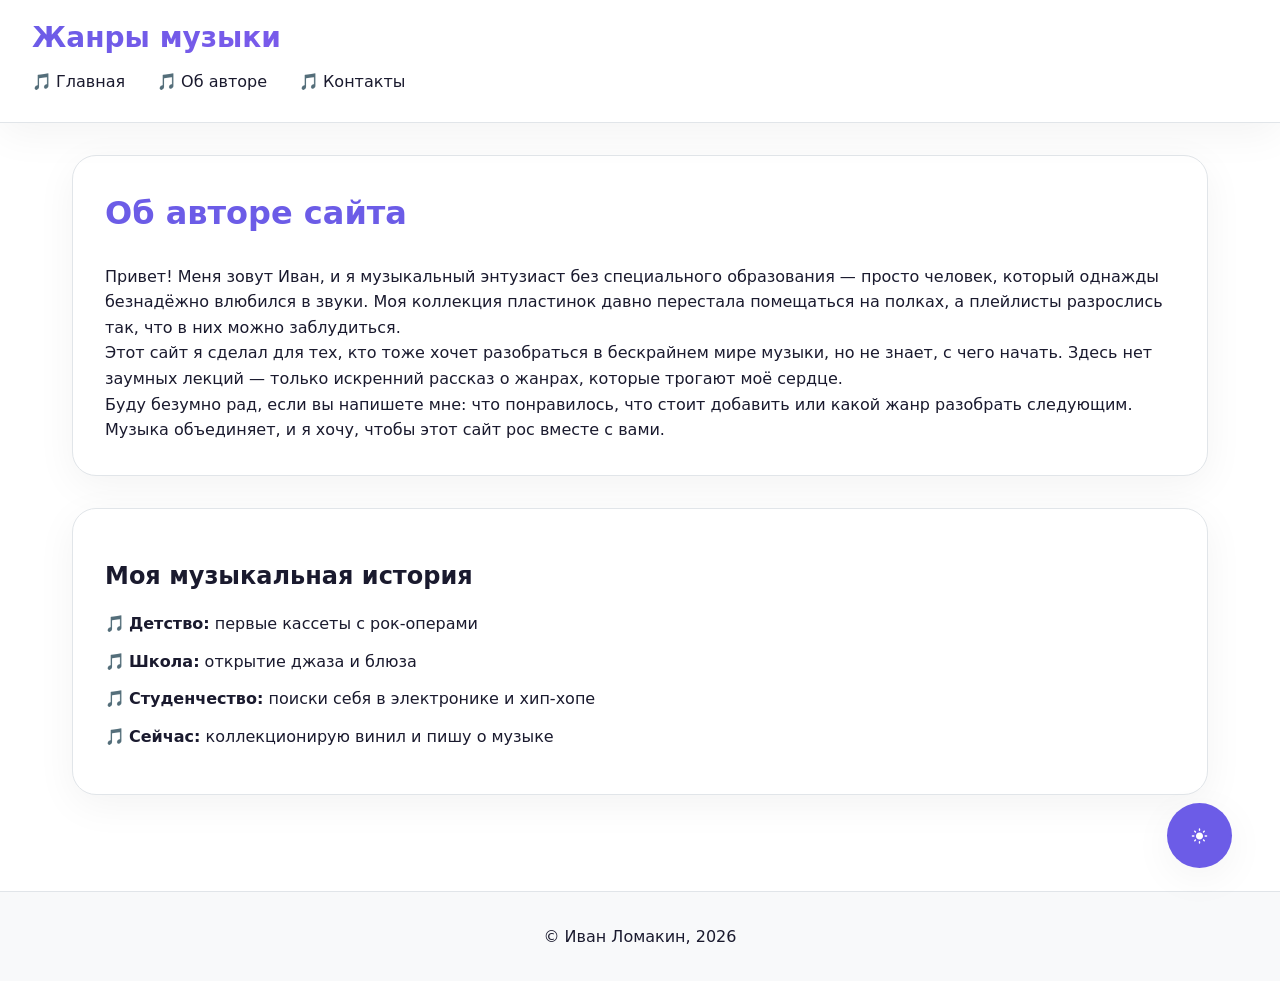
==== about.html @ 4df3f12d "Add files via upload" ====
<!DOCTYPE html>
<html lang="ru">
<head>
    <meta charset="UTF-8">
    <meta name="viewport" content="width=device-width, initial-scale=1.0">
    <title>Об авторе | Жанры музыки</title>
    <link rel="stylesheet" href="style.css">
</head>
<body>

    <header>
        <h1>Жанры музыки</h1>
        <nav>
            <ul>
                <li><a href="index.html">Главная</a></li>
                <li><a href="about.html">Об авторе</a></li>
                <li><a href="contact.html">Контакты</a></li>
            </ul>
        </nav>
    </header>

    <main>
        <section>
            <h2>Об авторе сайта</h2>
            
            <p>Привет! Меня зовут Иван, и я музыкальный энтузиаст без специального образования — просто человек, который однажды безнадёжно влюбился в звуки. Моя коллекция пластинок давно перестала помещаться на полках, а плейлисты разрослись так, что в них можно заблудиться.</p>
            
            <p>Этот сайт я сделал для тех, кто тоже хочет разобраться в бескрайнем мире музыки, но не знает, с чего начать. Здесь нет заумных лекций — только искренний рассказ о жанрах, которые трогают моё сердце.</p>
            
            <p>Буду безумно рад, если вы напишете мне: что понравилось, что стоит добавить или какой жанр разобрать следующим. Музыка объединяет, и я хочу, чтобы этот сайт рос вместе с вами.</p>
        </section>

        <section>
            <h3>Моя музыкальная история</h3>
            <ul>
                <li><strong>Детство:</strong> первые кассеты с рок-операми</li>
                <li><strong>Школа:</strong> открытие джаза и блюза</li>
                <li><strong>Студенчество:</strong> поиски себя в электронике и хип-хопе</li>
                <li><strong>Сейчас:</strong> коллекционирую винил и пишу о музыке</li>
            </ul>
        </section>
    </main>

    <footer>
        <p>&copy; Иван Ломакин, 2026</p>
    </footer>
    <script src="script.js"></script>
</body>
</html>
---- style.css ----
:root {
    --bg-primary: #ffffff;
    --bg-secondary: #f8f9fa;
    --text-primary: #1a1a2e;
    --text-secondary: #4a4a6a;
    --accent: #6c5ce7;
    --accent-hover: #5b4bc4;
    --border: #e1e5e9;
    --card-bg: #ffffff;
    --header-bg: rgba(255, 255, 255, 0.95);
    --shadow: 0 10px 40px rgba(0, 0, 0, 0.05);
    --transition: all 0.3s ease;
}

[data-theme="dark"] {
    --bg-primary: #0f0f1a;
    --bg-secondary: #1a1a2e;
    --text-primary: #f0f0f0;
    --text-secondary: #b0b0c0;
    --accent: #8b7aff;
    --accent-hover: #a095ff;
    --border: #2a2a3e;
    --card-bg: #1a1a2e;
    --header-bg: rgba(20, 20, 35, 0.95);
    --shadow: 0 10px 40px rgba(0, 0, 0, 0.3);
}

* {
    margin: 0;
    padding: 0;
    box-sizing: border-box;
}

body {
    font-family: system-ui, -apple-system, 'Segoe UI', Roboto, 'Helvetica Neue', sans-serif;
    background-color: var(--bg-primary);
    color: var(--text-primary);
    line-height: 1.6;
    transition: var(--transition);
}

.theme-toggle {
    position: fixed;
    bottom: 2rem;
    right: 2rem;
    background: var(--accent);
    border: none;
    width: 65px;
    height: 65px;
    border-radius: 50%;
    cursor: pointer;
    display: flex;
    align-items: center;
    justify-content: center;
    box-shadow: var(--shadow);
    z-index: 1000;
    transition: var(--transition);
}

.theme-toggle:hover {
    transform: scale(1.1);
    background: var(--accent-hover);
}

.theme-toggle svg {
    width: 38px;
    height: 38px;
    fill: white;
}
.light-icon {
    display: flex !important;
}
.dark-icon {
    display: none !important;
}
[data-theme="dark"] .light-icon {
    display: none !important;
}
[data-theme="dark"] .dark-icon {
    display: flex !important;
}
header {
    background: var(--header-bg);
    backdrop-filter: blur(10px);
    padding: 1rem 2rem;
    position: sticky;
    top: 0;
    z-index: 100;
    border-bottom: 1px solid var(--border);
    box-shadow: var(--shadow);
}
header h1 {
    font-size: 1.75rem;
    background: linear-gradient(135deg, var(--accent), #a855f7);
    background-clip: text;
    -webkit-background-clip: text;
    color: transparent;
    margin-bottom: 0.5rem;
}
nav ul {
    display: flex;
    gap: 2rem;
    list-style: none;
    flex-wrap: wrap;
}
nav a {
    text-decoration: none;
    color: var(--text-primary);
    font-weight: 500;
    transition: var(--transition);
    position: relative;
}
nav a:hover {
    color: var(--accent);
}
nav a::after {
    content: '';
    position: absolute;
    bottom: -4px;
    left: 0;
    width: 0;
    height: 2px;
    background: var(--accent);
    transition: var(--transition);
}
nav a:hover::after {
    width: 100%;
}
main {
    max-width: 1200px;
    margin: 0 auto;
    padding: 2rem;
}
section {
    background: var(--card-bg);
    border-radius: 24px;
    padding: 2rem;
    margin-bottom: 2rem;
    box-shadow: var(--shadow);
    border: 1px solid var(--border);
    transition: var(--transition);
}
section:hover {
    transform: translateY(-2px);
}
h2 {
    font-size: 2rem;
    margin-bottom: 1.5rem;
    color: var(--accent);
}
h3 {
    font-size: 1.5rem;
    margin: 1rem 0 1rem 0;
    color: var(--text-primary);
}
h4 {
    font-size: 1.2rem;
    margin: 1rem 0 0.5rem 0;
    color: var(--accent);
}
img {
    max-width: 100%;
    height: auto;
    border-radius: 16px;
    margin: 1rem 0;
    display: block;
}
ul {
    list-style: none;
    padding-left: 0;
}
li {
    margin-bottom: 0.75rem;
    padding-left: 1.5rem;
    position: relative;
}
li::before {
    content: "🎵";
    position: absolute;
    left: 0;
    color: var(--accent);
}
section ul li a {
    color: var(--accent);
    text-decoration: none;
    font-weight: 600;
    transition: var(--transition);
}
section ul li a:hover {
    text-decoration: underline;
    color: var(--accent-hover);
}
form p {
    margin-bottom: 1rem;
}
label {
    font-weight: 500;
    display: inline-block;
    margin-bottom: 0.25rem;
}
input, select, textarea {
    width: 100%;
    max-width: 500px;
    padding: 0.75rem;
    border: 1px solid var(--border);
    border-radius: 12px;
    background: var(--bg-primary);
    color: var(--text-primary);
    font-family: inherit;
    transition: var(--transition);
}
input:focus, select:focus, textarea:focus {
    outline: none;
    border-color: var(--accent);
    box-shadow: 0 0 0 3px rgba(108, 92, 231, 0.2);
}
button {
    background: var(--accent);
    color: white;
    border: none;
    padding: 0.75rem 1.5rem;
    border-radius: 40px;
    font-weight: 600;
    cursor: pointer;
    transition: var(--transition);
    margin-right: 1rem;
}
button:hover {
    background: var(--accent-hover);
    transform: translateY(-2px);
}
button[type="reset"] {
    background: var(--border);
    color: var(--text-primary);
}
button[type="reset"]:hover {
    background: #dc2626;
    color: white;
}
footer {
    text-align: center;
    padding: 2rem;
    border-top: 1px solid var(--border);
    background: var(--bg-secondary);
    margin-top: 2rem;
}
@media (max-width: 768px) {
    header { padding: 1rem; }
    nav ul { gap: 1rem; }
    main { padding: 1rem; }
    section { padding: 1.25rem; margin-bottom: 1.25rem; }
    h2 { font-size: 1.5rem; }
    h3 { font-size: 1.25rem; }
    .theme-toggle { 
        bottom: 1rem; 
        right: 1rem; 
        width: 55px; 
        height: 55px; 
    }
    .theme-toggle svg { 
        width: 32px; 
        height: 32px; 
    }
    input, select, textarea { max-width: 100%; }
}
@media (max-width: 480px) {
    nav ul { flex-direction: column; gap: 0.5rem; }
    button { margin-bottom: 0.5rem; }
    .theme-toggle { 
        width: 50px; 
        height: 50px; 
    }
    .theme-toggle svg { 
        width: 28px; 
        height: 28px; 
    }
}
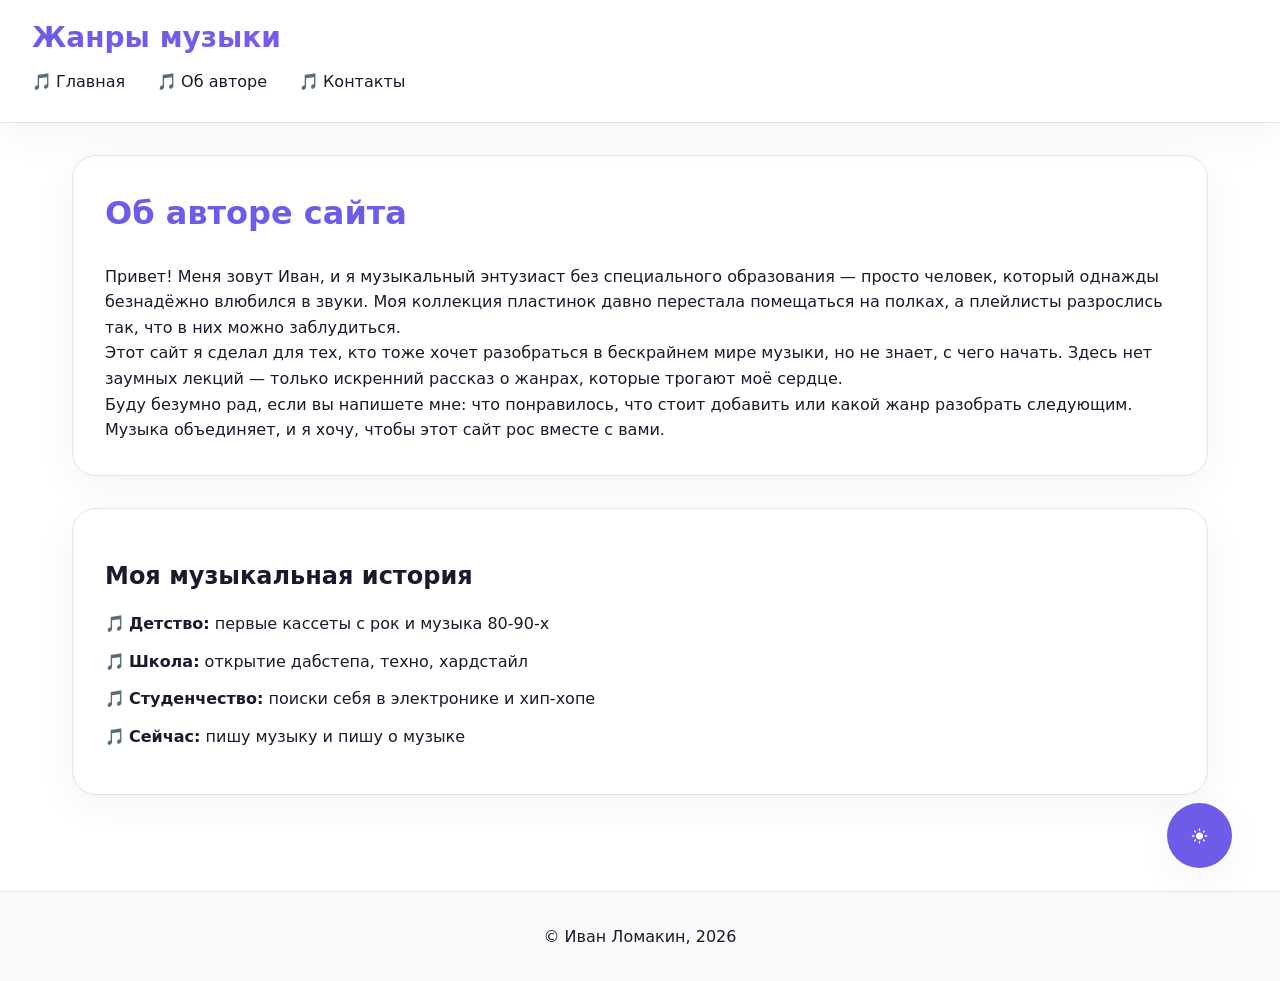
==== commit 165bea8d: "Add files via upload" ====
--- a/about.html
+++ b/about.html
@@ -33,10 +33,10 @@
         <section>
             <h3>Моя музыкальная история</h3>
             <ul>
-                <li><strong>Детство:</strong> первые кассеты с рок-операми</li>
-                <li><strong>Школа:</strong> открытие джаза и блюза</li>
+                <li><strong>Детство:</strong> первые кассеты с рок и музыка 80-90-х</li>
+                <li><strong>Школа:</strong> открытие дабстепа, техно, хардстайл</li>
                 <li><strong>Студенчество:</strong> поиски себя в электронике и хип-хопе</li>
-                <li><strong>Сейчас:</strong> коллекционирую винил и пишу о музыке</li>
+                <li><strong>Сейчас:</strong> пишу музыку и пишу о музыке</li>
             </ul>
         </section>
     </main>
